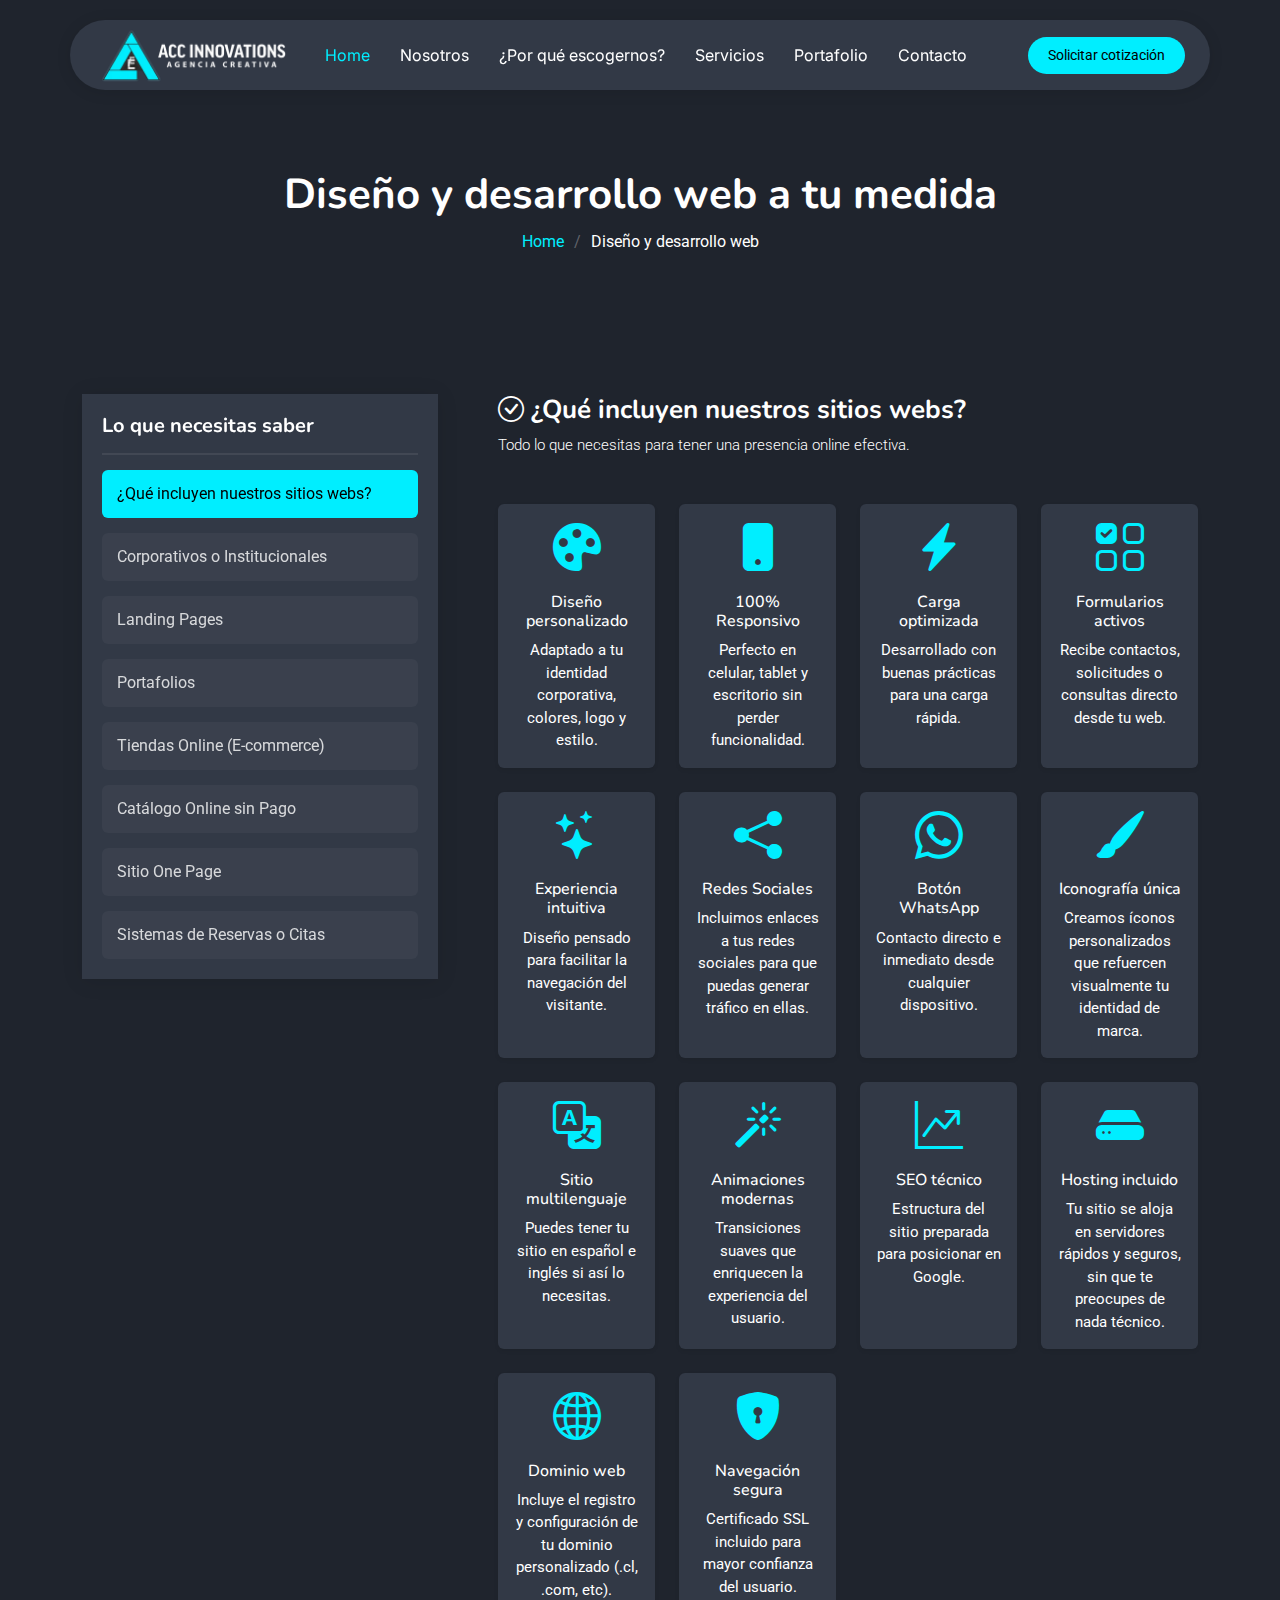
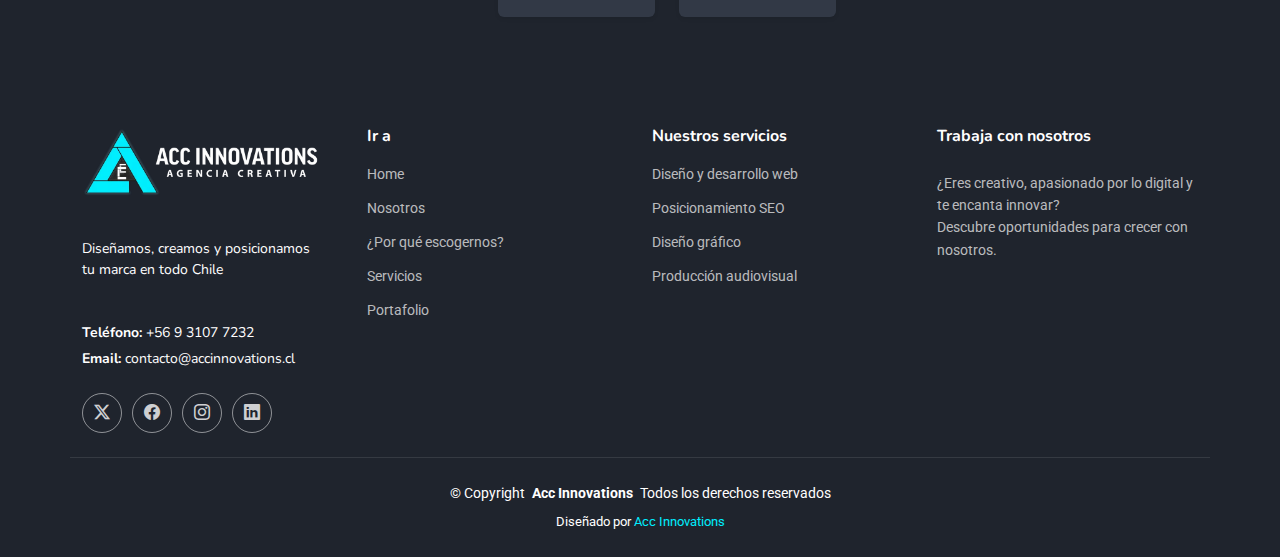
==== codigo-funcional.html @ 583b4277 "actualización seccion desarrollo web" ====
<!DOCTYPE html>
<html lang="en">

<head>
  <meta charset="utf-8">
  <meta content="width=device-width, initial-scale=1.0" name="viewport">
  <title>ACC INNOVATIONS | Diseño y desarrollo web</title>
  <meta name="description" content="">
  <meta name="keywords" content="">

  <!-- Favicons -->
  <link href="assets/img/favicon.png" rel="icon">
  <link href="assets/img/apple-touch-icon.png" rel="apple-touch-icon">

  <!-- Fonts -->
  <link href="https://fonts.googleapis.com" rel="preconnect">
  <link href="https://fonts.gstatic.com" rel="preconnect" crossorigin>
  <link href="https://fonts.googleapis.com/css2?family=Roboto:ital,wght@0,100;0,300;0,400;0,500;0,700;0,900;1,100;1,300;1,400;1,500;1,700;1,900&family=Inter:wght@100;200;300;400;500;600;700;800;900&family=Nunito:ital,wght@0,200;0,300;0,400;0,500;0,600;0,700;0,800;0,900;1,200;1,300;1,400;1,500;1,600;1,700;1,800;1,900&display=swap" rel="stylesheet">

  <!-- Vendor CSS Files -->
  <link href="assets/vendor/bootstrap/css/bootstrap.min.css" rel="stylesheet">
  <link href="assets/vendor/bootstrap-icons/bootstrap-icons.css" rel="stylesheet">
  <link href="assets/vendor/aos/aos.css" rel="stylesheet">
  <link href="assets/vendor/glightbox/css/glightbox.min.css" rel="stylesheet">
  <link href="assets/vendor/swiper/swiper-bundle.min.css" rel="stylesheet">

  <!-- Main CSS File -->
  <link href="assets/css/main.css" rel="stylesheet">

</head>

<body class="service-details-page">

<header id="header" class="header d-flex align-items-center fixed-top">
    <div class="header-container container-fluid container-xl position-relative d-flex align-items-center justify-content-between">
  
      <!-- Logo visible siempre (escritorio + móvil, fuera del menú hamburguesa) -->
      <a href="index.html" class="logo d-flex align-items-center me-auto me-xl-0">
        <img src="assets/img/logo.webp" alt="Logo de barra de navegación Acc Innovations"> 
      </a>
  
      <!-- Menú de navegación -->
      <nav id="navmenu" class="navmenu">
        <ul>
          <!-- Logo y subtítulo solo en móviles -->
          <li class="mobile-logo d-xl-none">
            <div class="d-flex flex-column align-items-start">
              <img src="assets/img/logo.webp" alt="Logo de Acc Innovations" class="logo-img">
              <span class="logo-subtitle">Diseñamos, creamos y <br> posicionamos tu marca</span>
            </div>
          </li>
  
          <li><a href="../#hero" class="active">Home</a></li>
          <li><a href="../#about">Nosotros</a></li>
          <li><a href="../#why-choose-us">¿Por qué escogernos?</a></li>
          <li><a href="../#services">Servicios</a></li>
          <li><a href="../#portfolio-tabs">Portafolio</a></li>
          <li><a href="../#contact">Contacto</a></li>
  
          <!-- Información de contacto al final -->
          <li class="contact-info-section d-xl-none">
            <h5 class="contact-title">Información de contacto</h5>
            <div class="contact-list">
              <div class="contact-item">
                <i class="bi bi-envelope-fill"></i>
                <span>contacto@accinnovations.cl</span>
              </div>
              <div class="contact-item">
                <i class="bi bi-telephone-fill"></i>
                <span>+56 9 3107 7232</span>
              </div>
            </div>

              <!-- Red social -->
  <div class="social-section mt-3">
    <h5 class="contact-title">Síguenos en redes</h5>
    <div class="social-icons d-flex gap-3 mt-2">
      <a href="#"><i class="bi bi-facebook"></i></a>
      <a href="#"><i class="bi bi-instagram"></i></a>
    </div>
  </div>

          </li>
        </ul>
  
        <!-- Icono del menú hamburguesa -->
        <i class="mobile-nav-toggle d-xl-none bi bi-list"></i>
      </nav>
  
      <!-- Botón de cotización solo visible en escritorio -->
      <a class="btn-getstarted d-none d-md-block" href="index.html#about">Solicitar cotización</a>
  
    </div>
  </header>

  <main class="main">

    <!-- Page Title -->
    <div class="page-title light-background">
      <div class="container">
        <h1>Diseño y desarrollo web a tu medida</h1>
        <nav class="breadcrumbs">
          <ol>
            <li><a href="index.html">Home</a></li>
            <li class="current">Diseño y desarrollo web</li>
          </ol>
        </nav>
      </div>
    </div><!-- End Page Title -->

<!-- Service Details Section -->
<section id="service-details" class="service-details section">
  <div class="container">
    <div class="row gy-5">

      <!-- Tabs móviles (scroll horizontal) -->
      <div class="d-lg-none mb-3 overflow-auto" data-aos="fade-up" data-aos-delay="50">
        <div class="nav nav-pills flex-nowrap" id="mobile-tabs" role="tablist" style="white-space: nowrap; gap: 10px;">
          <a class="nav-link active" data-bs-toggle="pill" href="#incluido" role="tab">¿Qué incluyen nuestros sitios webs?</a>
          <a class="nav-link" data-bs-toggle="pill" href="#corporativos" role="tab">Corporativos</a>
          <a class="nav-link" data-bs-toggle="pill" href="#landing" role="tab">Landing</a>
          <a class="nav-link" data-bs-toggle="pill" href="#portafolio" role="tab">Portafolios</a>
          <a class="nav-link" data-bs-toggle="pill" href="#ecommerce" role="tab">E-commerce</a>
          <a class="nav-link" data-bs-toggle="pill" href="#catalogo" role="tab">Catálogo</a>
          <a class="nav-link" data-bs-toggle="pill" href="#onepage" role="tab">One Page</a>
          <a class="nav-link" data-bs-toggle="pill" href="#reservas" role="tab">Reservas</a>
        </div>
      </div>

      <!-- Menú lateral (solo en escritorio) -->
      <div class="col-lg-4 d-none d-lg-block" data-aos="fade-up" data-aos-delay="100">
        <div class="position-sticky" style="top: 150px; z-index: 1;">
          <div class="service-box sticky-menu">
            <h4>Lo que necesitas saber</h4>
            <div class="services-list nav flex-column nav-pills" id="v-pills-tab" role="tablist" aria-orientation="vertical">
              <a class="nav-link active" id="incluido-tab" data-bs-toggle="pill" href="#incluido" role="tab">¿Qué incluyen nuestros sitios webs?</a>
              <a class="nav-link" id="corporativos-tab" data-bs-toggle="pill" href="#corporativos" role="tab">Corporativos o Institucionales</a>
              <a class="nav-link" id="landing-tab" data-bs-toggle="pill" href="#landing" role="tab">Landing Pages</a>
              <a class="nav-link" id="portafolio-tab" data-bs-toggle="pill" href="#portafolio" role="tab">Portafolios</a>
              <a class="nav-link" id="ecommerce-tab" data-bs-toggle="pill" href="#ecommerce" role="tab">Tiendas Online (E-commerce)</a>
              <a class="nav-link" id="catalogo-tab" data-bs-toggle="pill" href="#catalogo" role="tab">Catálogo Online sin Pago</a>
              <a class="nav-link" id="onepage-tab" data-bs-toggle="pill" href="#onepage" role="tab">Sitio One Page</a>
              <a class="nav-link" id="reservas-tab" data-bs-toggle="pill" href="#reservas" role="tab">Sistemas de Reservas o Citas</a>
            </div>
          </div>
                  
        </div>
      </div>

      <!-- Contenido dinámico -->
      <div class="col-lg-8 ps-lg-5 tab-content" id="v-pills-tabContent" data-aos="fade-up" data-aos-delay="200">

        <!--Incluído-->
        <div class="tab-pane fade show active" id="incluido">
          <h3><i class="bi bi-check-circle"></i> ¿Qué incluyen nuestros sitios webs?</h3>
          <p class="lead">Todo lo que necesitas para tener una presencia online efectiva.</p>

          <div class="row g-4 text-center mt-4">
          <!-- Diseño personalziado -->
          <div class="col-6 col-md-3">
            <div class="card border-0 shadow-sm h-100">
              <div class="card-body">
                <i class="bi bi-palette-fill display-5 text-primary mb-3"></i>
                <h6 class="card-title">Diseño personalizado</h6>
                <p class="card-text small">Adaptado a tu identidad corporativa, colores, logo y estilo.</p>
              </div>
            </div>
          </div>

          <!-- 100% responsivo -->
          <div class="col-6 col-md-3">
            <div class="card border-0 shadow-sm h-100">
              <div class="card-body">
                <i class="bi bi-phone-fill display-5 text-primary mb-3"></i>
                <h6 class="card-title">100% Responsivo</h6>
                <p class="card-text small">Perfecto en celular, tablet y escritorio sin perder funcionalidad.</p>
              </div>
            </div>
          </div>

          <!-- Velocidad de carga -->
          <div class="col-6 col-md-3">
            <div class="card border-0 shadow-sm h-100">
              <div class="card-body">
                <i class="bi bi-lightning-charge-fill display-5 text-primary mb-3"></i>
                <h6 class="card-title">Carga optimizada</h6>
                <p class="card-text small">Desarrollado con buenas prácticas para una carga rápida.</p>
              </div>
            </div>
          </div>

          <!-- Formularios activos -->
          <div class="col-6 col-md-3">
            <div class="card border-0 shadow-sm h-100">
              <div class="card-body">
                <i class="bi bi-ui-checks-grid display-5 text-primary mb-3"></i>
                <h6 class="card-title">Formularios activos</h6>
                <p class="card-text small">Recibe contactos, solicitudes o consultas directo desde tu web.</p>
              </div>
            </div>
          </div>

          <!-- Experiencia intuitiva -->
          <div class="col-6 col-md-3">
            <div class="card border-0 shadow-sm h-100">
              <div class="card-body">
                <i class="bi bi-stars display-5 text-primary mb-3"></i>
                <h6 class="card-title">Experiencia intuitiva</h6>
                <p class="card-text small">Diseño pensado para facilitar la navegación del visitante.</p>
              </div>
            </div>
          </div>

          <!-- Redes sociales -->
          <div class="col-6 col-md-3">
            <div class="card border-0 shadow-sm h-100">
              <div class="card-body">
                <i class="bi bi-share-fill display-5 text-primary mb-3"></i>
                <h6 class="card-title">Redes Sociales</h6>
                <p class="card-text small">Incluimos enlaces a tus redes sociales para que puedas generar tráfico en ellas.</p>
              </div>
            </div>
          </div>

          <!-- Botón de WhatsApp -->
          <div class="col-6 col-md-3">
            <div class="card border-0 shadow-sm h-100">
              <div class="card-body">
                <i class="bi bi-whatsapp display-5 text-success mb-3"></i>
                <h6 class="card-title">Botón WhatsApp</h6>
                <p class="card-text small">Contacto directo e inmediato desde cualquier dispositivo.</p>
              </div>
            </div>
          </div>

          <!-- Iconos personalizados -->
          <div class="col-6 col-md-3">
            <div class="card border-0 shadow-sm h-100">
              <div class="card-body">
                <i class="bi bi-brush-fill display-5 text-primary mb-3"></i>
                <h6 class="card-title">Iconografía única</h6>
                <p class="card-text small">Creamos íconos personalizados que refuercen visualmente tu identidad de marca.</p>
              </div>
            </div>
          </div>

          <!-- Traducción disponible -->
          <div class="col-6 col-md-3">
            <div class="card border-0 shadow-sm h-100">
              <div class="card-body">
                <i class="bi bi-translate display-5 text-primary mb-3"></i>
                <h6 class="card-title">Sitio multilenguaje</h6>
                <p class="card-text small">Puedes tener tu sitio en español e inglés si así lo necesitas.</p>
              </div>
            </div>
          </div>

          <!-- Animaciones suaves -->
          <div class="col-6 col-md-3">
            <div class="card border-0 shadow-sm h-100">
              <div class="card-body">
                <i class="bi bi-magic display-5 text-primary mb-3"></i>
                <h6 class="card-title">Animaciones modernas</h6>
                <p class="card-text small">Transiciones suaves que enriquecen la experiencia del usuario.</p>
              </div>
            </div>
          </div>

          <!-- Base SEO optimizada -->
          <div class="col-6 col-md-3">
            <div class="card border-0 shadow-sm h-100">
              <div class="card-body">
                <i class="bi bi-graph-up-arrow display-5 text-primary mb-3"></i>
                <h6 class="card-title">SEO técnico</h6>
                <p class="card-text small">Estructura del sitio preparada para posicionar en Google.</p>
              </div>
            </div>
          </div>

          <!-- Hosting incluido -->
          <div class="col-6 col-md-3">
            <div class="card border-0 shadow-sm h-100">
              <div class="card-body">
                <i class="bi bi-hdd-fill display-5 text-primary mb-3"></i>
                <h6 class="card-title">Hosting incluido</h6>
                <p class="card-text small">Tu sitio se aloja en servidores rápidos y seguros, sin que te preocupes de nada técnico.</p>
              </div>
            </div>
          </div>

          <!-- Dominio web -->
          <div class="col-6 col-md-3">
            <div class="card border-0 shadow-sm h-100">
              <div class="card-body">
                <i class="bi bi-globe2 display-5 text-primary mb-3"></i>
                <h6 class="card-title">Dominio web</h6>
                <p class="card-text small">Incluye el registro y configuración de tu dominio personalizado (.cl, .com, etc).</p>
              </div>
            </div>
          </div>
          
          <!-- Seguridad SSL -->
          <div class="col-6 col-md-3">
            <div class="card border-0 shadow-sm h-100">
              <div class="card-body">
                <i class="bi bi-shield-lock-fill display-5 text-primary mb-3"></i>
                <h6 class="card-title">Navegación segura</h6>
                <p class="card-text small">Certificado SSL incluido para mayor confianza del usuario.</p>
              </div>
            </div>
          </div>
      </div>
    </div>
      
        <!-- Corporativos -->
        <div class="tab-pane fade" id="corporativos">
          <h3><i class="bi bi-circle"></i> Sitio Web Corporativo o Institucional</h3>
          <p class="lead">La carta de presentación de tu empresa en internet.</p>
          <p>Ideal para negocios que necesitan tener una presencia sólida en línea. Este tipo de sitio incluye información clave como historia, misión, servicios, equipo de trabajo y formularios de contacto. Es el primer paso para ganarte la confianza de tus clientes potenciales.</p>

          <div class="row g-4 text-center mt-4">
            <h4>¿Qué incluyen un sitio web corporativo?</h4>
          </div>
        </div>

        <!-- Aquí continúan los demás tabs -->
        
    </div>
  </div>
</section>




  </main>

  <footer id="footer" class="footer">

    <div class="container footer-top">
      <div class="row gy-4">
        
        <div class="col-lg-3 col-md-6 footer-about">
          <a href="index.html" class="logo d-flex align-items-center">
            <img src="assets/img/logo.webp" alt="">
          </a>
          <div class="footer-contact pt-3">
            <p>Diseñamos, creamos y posicionamos <br> tu marca en todo Chile</p>
            <br>
            <p class="mt-3"><strong>Teléfono:</strong> <span>+56 9 3107 7232</span></p>
            <p><strong>Email:</strong> <span>contacto@accinnovations.cl</span></p>
          </div>
          <div class="social-links d-flex mt-4">
            <a href="#"><i class="bi bi-twitter-x"></i></a>
            <a href="#"><i class="bi bi-facebook"></i></a>
            <a href="#"><i class="bi bi-instagram"></i></a>
            <a href="#"><i class="bi bi-linkedin"></i></a>
          </div>
        </div>
  
        <div class="col-lg-3 col-md-3 footer-links">
          <h4>Ir a</h4>
          <ul>
            <li><a href="index.html">Home</a></li>
            <li><a href="#about">Nosotros</a></li>
            <li><a href="#why-choose-us">¿Por qué escogernos?</a></li>
            <li><a href="#services">Servicios</a></li>
            <li><a href="#portfolio-tabs">Portafolio</a></li>
          </ul>
        </div>
  
        <div class="col-lg-3 col-md-3 footer-links">
          <h4>Nuestros servicios</h4>
          <ul>
            <li><a href="#">Diseño y desarrollo web</a></li>
            <li><a href="#">Posicionamiento SEO</a></li>
            <li><a href="#">Diseño gráfico</a></li>
            <li><a href="#">Producción audiovisual</a></li>
          </ul>
        </div>
  
        <div class="col-lg-3 col-md-3 footer-links">
          <h4>Trabaja con nosotros</h4>
          <ul>
            <li>
              <a href="#" style="display: inline-block; line-height: 1.6; padding-top: 5px;">
                ¿Eres creativo, apasionado por lo digital y te encanta innovar?<br>
                Descubre oportunidades para crecer con nosotros.
              </a>
            </li>
          </ul>
        </div>
  
      </div>
    </div>
  
    <div class="container copyright text-center mt-4">
      <p>© <span>Copyright</span> <strong class="px-1 sitename">Acc Innovations</strong> <span>Todos los derechos reservados</span></p>
      <div class="credits">
        Diseñado por <a href="https://accinnovations.cl/">Acc Innovations</a>
      </div>
    </div>
  
  </footer>
  
  <script>
    document.addEventListener('DOMContentLoaded', function () {
      const tabLinks = document.querySelectorAll('[data-bs-toggle="pill"]');
  
      tabLinks.forEach(link => {
        link.addEventListener('shown.bs.tab', function (event) {
          // Hacer scroll hacia el inicio de la sección con el contenido de tabs
          const contentSection = document.getElementById('service-details');
          if (contentSection) {
            contentSection.scrollIntoView({ behavior: 'smooth', block: 'start' });
          }
        });
      });
    });
  </script>
  
  <!-- Scroll Top -->
  <a href="#" id="scroll-top" class="scroll-top d-flex align-items-center justify-content-center"><i class="bi bi-arrow-up-short"></i></a>

  <!-- Vendor JS Files -->
  <script src="assets/vendor/bootstrap/js/bootstrap.bundle.min.js"></script>
  <script src="assets/vendor/php-email-form/validate.js"></script>
  <script src="assets/vendor/aos/aos.js"></script>
  <script src="assets/vendor/glightbox/js/glightbox.min.js"></script>
  <script src="assets/vendor/swiper/swiper-bundle.min.js"></script>
  <script src="assets/vendor/purecounter/purecounter_vanilla.js"></script>

  <!-- Main JS File -->
  <script src="assets/js/main.js"></script>

</body>

</html>
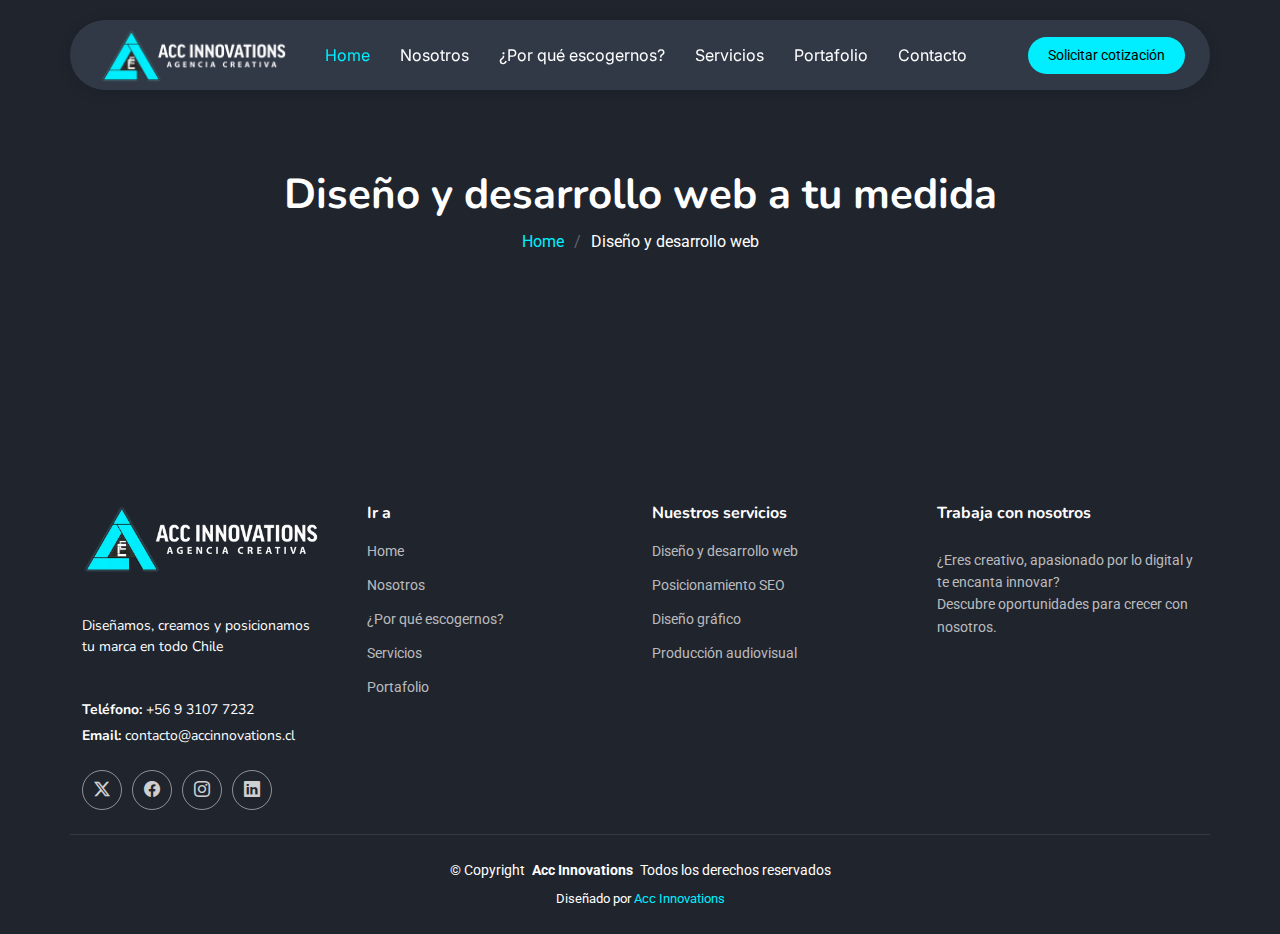
==== commit 179f3073: "actualizacion" ====
--- a/codigo-funcional.html
+++ b/codigo-funcional.html
@@ -112,6 +112,23 @@
 <section id="service-details" class="service-details section">
   <div class="container">
     <div class="row gy-5">
+
+      <!-- CONTENIDO INCLUIDO SOLO PARA MÓVILES -->
+      <div class="d-lg-none" id="incluido-mobile">
+        <h3><i class="bi bi-check-circle"></i> ¿Qué incluyen nuestros sitios webs?</h3>
+        <p class="lead">Todo lo que necesitas para tener una presencia online efectiva.</p>
+
+        <div class="row g-4 text-center mt-4">
+          <!-- Diseño personalziado -->
+          <div class="col-6">
+            <div class="card border-0 shadow-sm h-100">
+              <div class="card-body">
+                <i class="bi bi-palette-fill display-5 text-primary mb-3"></i>
+                <h6 class="card-title">Diseño personalizado</h6>
+                <p class="card-text small">Adaptado a tu identidad corporativa, colores, logo y estilo.</p>
+              </div>
+            </div>
+          </div>
 
       <!-- Tabs móviles (scroll horizontal) -->
       <div class="d-lg-none mb-3 overflow-auto" data-aos="fade-up" data-aos-delay="50">
--- a/assets/css/main.css
+++ b/assets/css/main.css
@@ -2843,13 +2843,27 @@
   color: var(--accent-color);
 }
 
+/* Wrapper para sticky */
+.tabs-mobile-sticky {
+  position: sticky;
+  top: 100px; /* Ajusta si tienes un navbar fijo arriba */
+  z-index: 10;
+  background-color: #1f242d; /* Fondo igual al de tu sección o body */
+}
+
 /* Tabs horizontales móviles */
 #mobile-tabs {
+  display: flex;
+  overflow-x: auto;
+  white-space: nowrap;
+  gap: 10px;
+  padding-bottom: 5px;
+
   scrollbar-width: thin;
   scrollbar-color: #00EEFF #323946;
-  padding-bottom: 5px;
-}
-
+}
+
+/* Scrollbar WebKit */
 #mobile-tabs::-webkit-scrollbar {
   height: 6px;
 }
@@ -2859,6 +2873,40 @@
   border-radius: 10px;
 }
 
+/* Estilos de los tabs */
+.nav-pills .nav-link {
+  background-color: #323946;
+  color: #00EEFF;
+  padding: 10px 20px;
+  border-radius: 10px;
+  flex: 0 0 auto;
+}
+
+.nav-pills .nav-link.active {
+  background-color: #00EEFF;
+  color: #000000;
+}
+
+.nav-pills .nav-link:hover {
+  background-color: #00EEFF;
+  color: #000000;
+}
+
+.nav-pills .nav-link i {
+  margin-right: 5px;
+}
+
+.nav-pills .nav-link h4 {
+  font-size: 14px;
+  font-weight: 500;
+  margin: 0;
+}
+
+.nav-pills .nav-link.active h4,
+.nav-pills .nav-link:hover h4 {
+  color: #ffffff;
+}
+
 /* Cards services */
 
 /* Icono */
@@ -2868,19 +2916,20 @@
 
 /* Ajustar la distancia entre el icono y el título */
 .card-title {
-  margin-top: 15px; /* Añadir más espacio entre el icono y el título */
+  margin-top: 15px;
 }
 
 /* Animación de zoom suave */
 .card {
-  transition: transform 0.3s ease-in-out; /* Transición suave en ambos estados */
-  background-color: #323946; /* Nuevo color de fondo */
-  color: #ffffff; /* Asegura que el texto sea legible */
+  transition: transform 0.3s ease-in-out;
+  background-color: #323946;
+  color: #ffffff;
 }
 
 .card:hover {
-  transform: scale(1.05); /* Aumenta el tamaño de la tarjeta */
-}
+  transform: scale(1.05);
+}
+
 
 
 /*--------------------------------------------------------------
